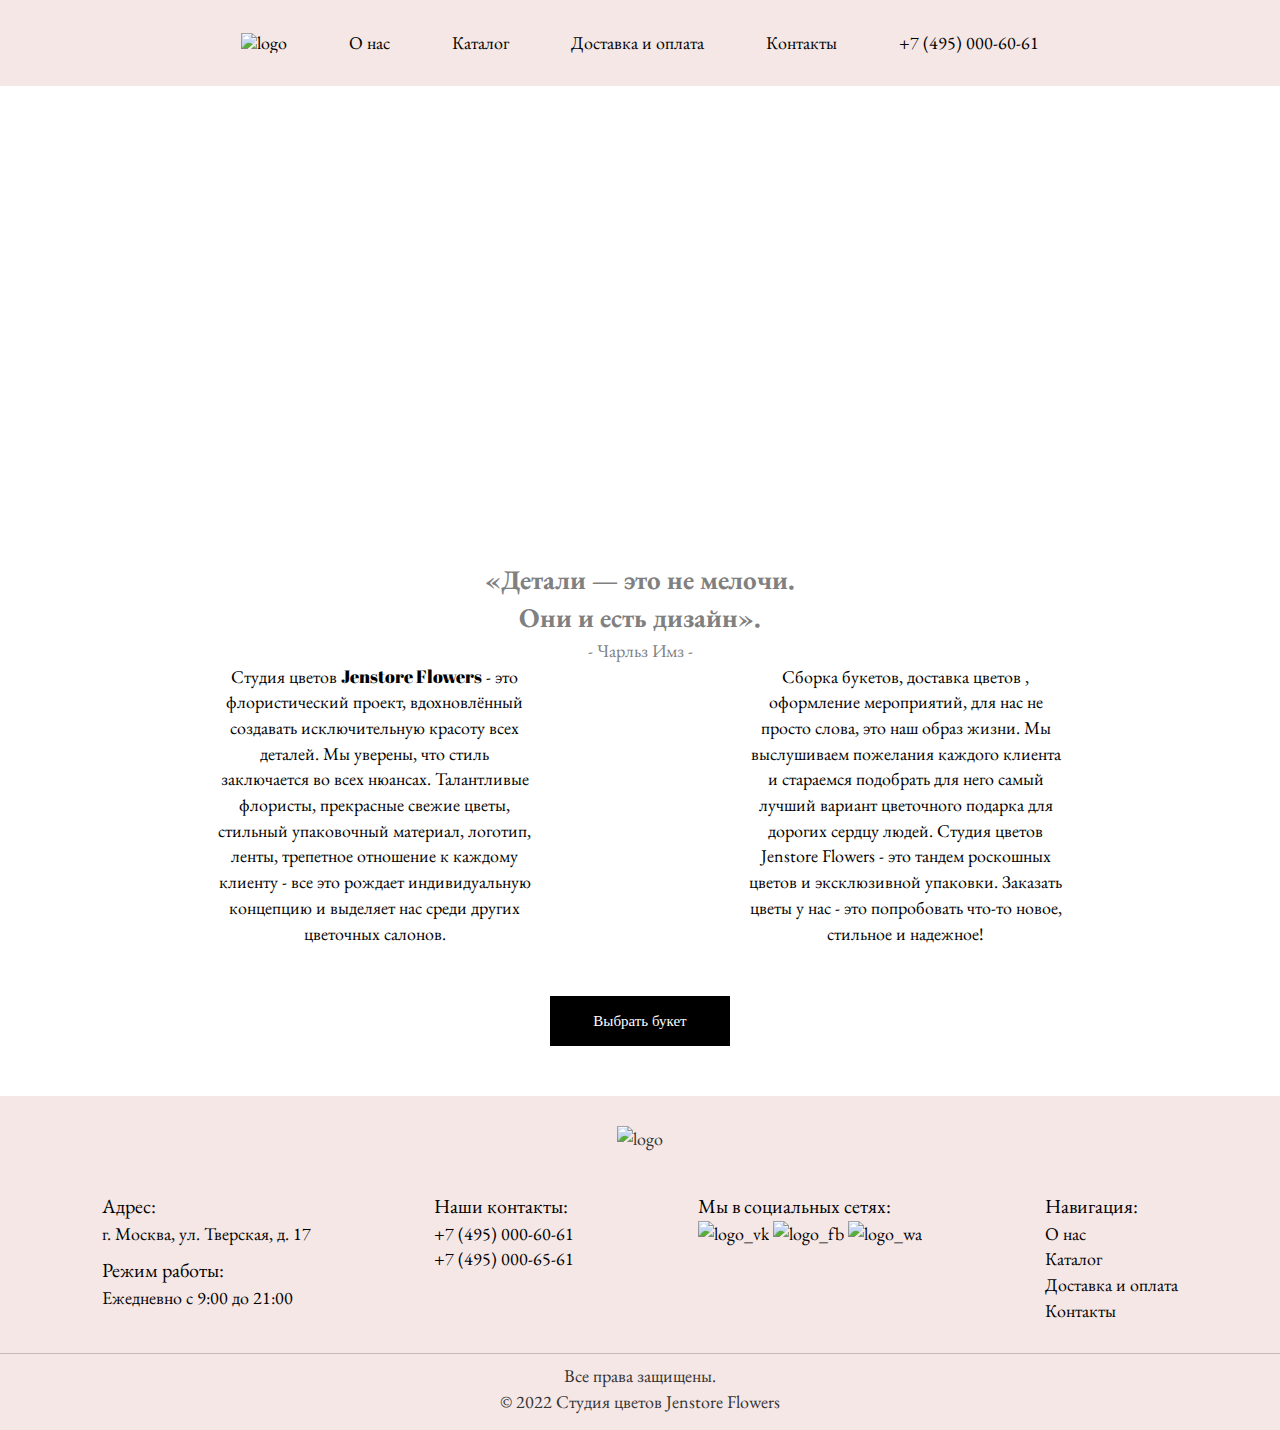
==== about_us.html @ dbd32f42 "Add files via upload" ====
<!DOCTYPE html>
<html lang="ru">
    <head>
        <meta charset="utf-8" />
        <title>About Jenstore Flowers</title>
        <link rel="stylesheet" href="about_us.css">
        <script
          src="https://code.jquery.com/jquery-3.3.1.slim.js"
          integrity="sha256-fNXJFIlca05BIO2Y5zh1xrShK3ME+/lYZ0j+ChxX2DA="
          crossorigin="anonymous"></script>

    </head>
    <body>
        <header>
            <div class="container">
                <div class="menu-icon">
                    <span></span>
                    <span></span>
                    <span></span>
                </div>
                <div class="menu">
                    <ul class="menu-list">
                        <li class="menu-item"><a href="главная.html"><img src= "главная/logo.png " alt="logo"></a></li>
                        <li class="menu-item"><a href="about_us.html">О нас</a></li>
                        <li class="menu-item"><a href="menu.html">Каталог</a></li>
                        <li class="menu-item"><a href="Shipping_payment.html">Доставка и оплата</a></li>
                        <li class="menu-item"><a href="contacts.html">Контакты</a></li>
                        <li class="menu-item"><a href="tel:+7(495)0006061">+7 (495) 000-60-61</a></li>
                    </ul>
            </div>
            <h1>Jenstore Flowers</h1>
            </div>
        </header>
        <main>
            <div class="aboutUS">
                <h1>О нас</h1>
                <span>Стильные букеты в удобной упаковке</span>
            </div>
            <div class="quote">
                    <h2>«Детали — это не мелочи.<br>Они и есть дизайн».</h2> 
                    <span>- Чарльз Имз -</span>
                </div>
                <div class="aboutUStxt">
                    <article>
                        <p>Студия цветов <span>Jenstore Flowers</span> - это флористический проект, вдохновлённый создавать исключительную красоту всех деталей. Мы уверены, что стиль заключается во всех нюансах. Талантливые флористы, прекрасные свежие цветы, стильный упаковочный материал, логотип, ленты, трепетное отношение к каждому клиенту - все это рождает индивидуальную концепцию и выделяет нас среди других цветочных салонов.</p>
                    </article>
                    <article>
                        <p>Сборка букетов, доставка цветов , оформление мероприятий, для нас не просто слова, это наш образ жизни. Мы выслушиваем пожелания каждого клиента и стараемся подобрать для него самый лучший вариант цветочного подарка для дорогих сердцу людей. Студия цветов Jenstore Flowers - это тандем роскошных цветов и эксклюзивной упаковки. Заказать цветы у нас - это попробовать что-то новое, стильное и надежное!</p>
                    </article>
            </div>
            <a href="menu.html" class="button">Выбрать букет</a>
        </main>

        <footer>
            <img src= "главная/logo.png " alt="logo">
            <div class="footer-parts">
                <article>
                    <p>Адрес:</p>
                        <span>г. Москва, ул. Тверская, д. 17</span>
                    <p>Режим работы:</p>
                        <span>Ежедневно с 9:00 до 21:00</span>
                </article>
                <article>
                    <p>Наши контакты:</p>
                    <a href="tel:+7(495)0006061">+7 (495) 000-60-61</a><br>
                    <a href="tel:+7(495)0006561">+7 (495) 000-65-61 </a>
                </article>
                <article>
                    <p>Мы в социальных сетях:</p>
                    <a href="https://vk.com/feed"><img src= "главная/vk.png " alt="logo_vk"></a>
                    <a href="https://www.facebook.com/"><img src= "главная/fb.png " alt="logo_fb"></a>
                    <a href="https://web.whatsapp.com/"><img src= "главная/wa.png " alt="logo_wa"></a>
                </article>
                <article>
                    <p>Навигация:</p>
                        <a href="about_us.html" class="menu-link">О нас</a><br>
                        <a href="menu.html" class="menu-link">Каталог</a><br>
                        <a href="Shipping_payment.html" class="menu-link">Доставка и оплата</a><br>
                        <a href="contacts.html" class="menu-link">Контакты</a><br>
                </article>
            </div>
            <div class="footer-last">
                <p>Все права защищены.<br>
                    © 2022 Студия цветов <span>Jenstore Flowers</span></p>

            </div>
        </footer>
          <script src="main.js"></script>

    </body>
    </html>
---- about_us.css ----
@import url("https://fonts.googleapis.com/css?family=Abril+Fatface:regular");
@import url("https://fonts.googleapis.com/css?family=EB+Garamond:regular,600,italic");
*{
    box-sizing: border-box;
    padding: 0;
    margin: 0;
}
.lock{
    overflow: hidden;
}
header h1{
    visibility: hidden;
    width: 0;
    height: 0;
    margin: 0;
    padding: 0;
}
body{ 
    font-family: "EB Garamond", sans-serif; 
    font-size: 18px;
    line-height: 1.42857143;
    color: #333;
    background-color: #fff;
}
header{
    padding: 30px 0;
    width: 100%;
    height: auto;
    display: flex;
    align-items: center;
    background-color: #F5E7E6;
    flex-wrap: wrap;
} 
.container {
    margin: 0px auto;
    padding: 0 15px;
}
.menu{
    display: flex;
    flex-direction: row;
    margin: auto; 
}
.menu-list{
    list-style: none;
    display: flex;
    justify-content: space-around;
    align-items: center;
    gap: 62px;
}
 .menu-item a:hover {
    font-weight: bold;
    background-clip: text;
}
.menu-item a:hover::before{
    opacity: 1;
    visibility: visible;
}
.menu-item a{
    font-size: 18px;
    line-height: 20px;
    color: #000000;
    text-decoration: none;
    position: relative;
}
.menu-item a::before{
    content: "";
    width: 25px;
    height: 4px;
    border-radius: 10px;
    background-color: #000;
    position: absolute;
    left: 50%;
    bottom: -8px;
    transform: translateX(-50%);
    opacity: 0;
    visibility: hidden;
}

.aboutUS {
    text-align: center;
    display: flex;
    align-items: center;
    justify-content: center;
    flex-direction: column;
    background-image:  url("главная/back_aboutUs.png"); 
    background-attachment:fixed;
    background-repeat: no-repeat;
    background-position: center 100%;
    background-size:cover;
    /* background-image: linear-gradient(to bottom, #808080 0%, transparent 100%), url("главная/back_aboutUs.png"); */
    min-height: 425px;
    color: #fff;
}
.aboutUS span{
    font-style: italic;
    font-size: 16px;
}
.quote {
    margin-top: 50px;
    color: #808080;
    text-align: center;
}
.aboutUStxt {
    display: flex;
    flex-direction: row;
    justify-content: space-evenly;
    text-align:center;
}
article{
    color: #000;
    max-width: 313px;
    max-height: 313px;
}

.aboutUStxt article span{
    font-family: Abril Fatface;
    font-style: normal;
}

.button {
    display: flex;
    justify-content: center;
    align-items: center;
    margin: 50px auto;
    width: 180px;
    height: 50px;
    font-family: 'Poppins';
    font-style: normal;
    font-weight: 400;
    font-size: 15px;
    line-height: 22px;
    background-color: #000;
    color:#fff;
    text-decoration: none;
    cursor: pointer;
}
footer{
    background-color: #F5E7E6;
    text-align: center;
    padding: 30px 0px 15px;
}
.footer-parts {
    display: flex;
    flex-direction: row;
    justify-content: space-around;
    max-width: 1200px;
    margin: 30px auto;
    text-align:left;
}
.footer-parts p{
    font-size: 20px;
    margin-top: 10px;
}
.footer-parts a{
    list-style: none;
    color: #000000;
    text-decoration: none;
   
}
.footer-last{
    position: relative;
    padding: 0;
    text-align: left;
}
.footer-last p{
    text-align: center;
    padding-top: 10px;
}
.footer-last::before{
    content: "";
    width: 100%;
    height: 1px;
    background-color: #C4B9B8;
    position: absolute;
}
.footer-last span1{
    font-family: Abril fantasy;
    font-weight: bold;
}


@media (max-width: 780px) {
    *{
        font-size:medium;
        padding: 0;
        margin: 0;
    }

    .menu{
        position: fixed; 
        left: 0;
        top: 0;
        height: 100vh;
        width: 100%;
        background-color: #F5E7E6;
        display: flex;
        transition: all .2s;
        transform: translateX(-100%);
    }
    .menu_active{
        transform: translateX(0%);
    }
    .menu-list{
        flex-direction: column;
        align-items: flex-start;
        gap: 0;
        margin: auto;
        margin-top: 30%;
       
    }
    .menu-item a{
         display: block;
         font-size: 20px;
         line-height: 40px;
       
    }
    .menu-icon{
        display: block;
        width: 20px;
        height: 10px;
        position: relative;
        z-index: 5;
        cursor: pointer;
        margin: 20px;
    }
    .menu-icon span{
            position: absolute;
            top: 45%;
            left: 0;
            width: 100%;
            height: 1.25px;
            background-color: #F0989D;
    }
    .menu-icon span:first-child{
        top: 0;
    }
    .menu-icon span:last-child{
        bottom: 0;
        top: auto;
    }  
    .menu-icon_active span:first-child{
        transform:rotate(-45deg);
        top: 50%;
    }
    .menu-icon_active span:last-child{
        transform:rotate(45deg);
        bottom: 50%;
    }
    .menu-icon_active span{
        transform: scale(0);
    }
      .footer-parts p, a, span {
        font-size: smaller;
      }
      .footer-parts img{
        height: 15%;
        width: auto;
      }
      header h1{
        visibility: visible;
        font-family: Abril fantasy;
        font-size: 24px;
        color: #F0989D;  
        width: auto;
        height: auto;
        padding: 10px;
      }
      header{
        justify-content: space-between;
        flex-direction: row;
        margin: auto;
      }
      .container{
        display: flex;
      }
      .footer-parts article{
        margin: 10px;
      }
      
}
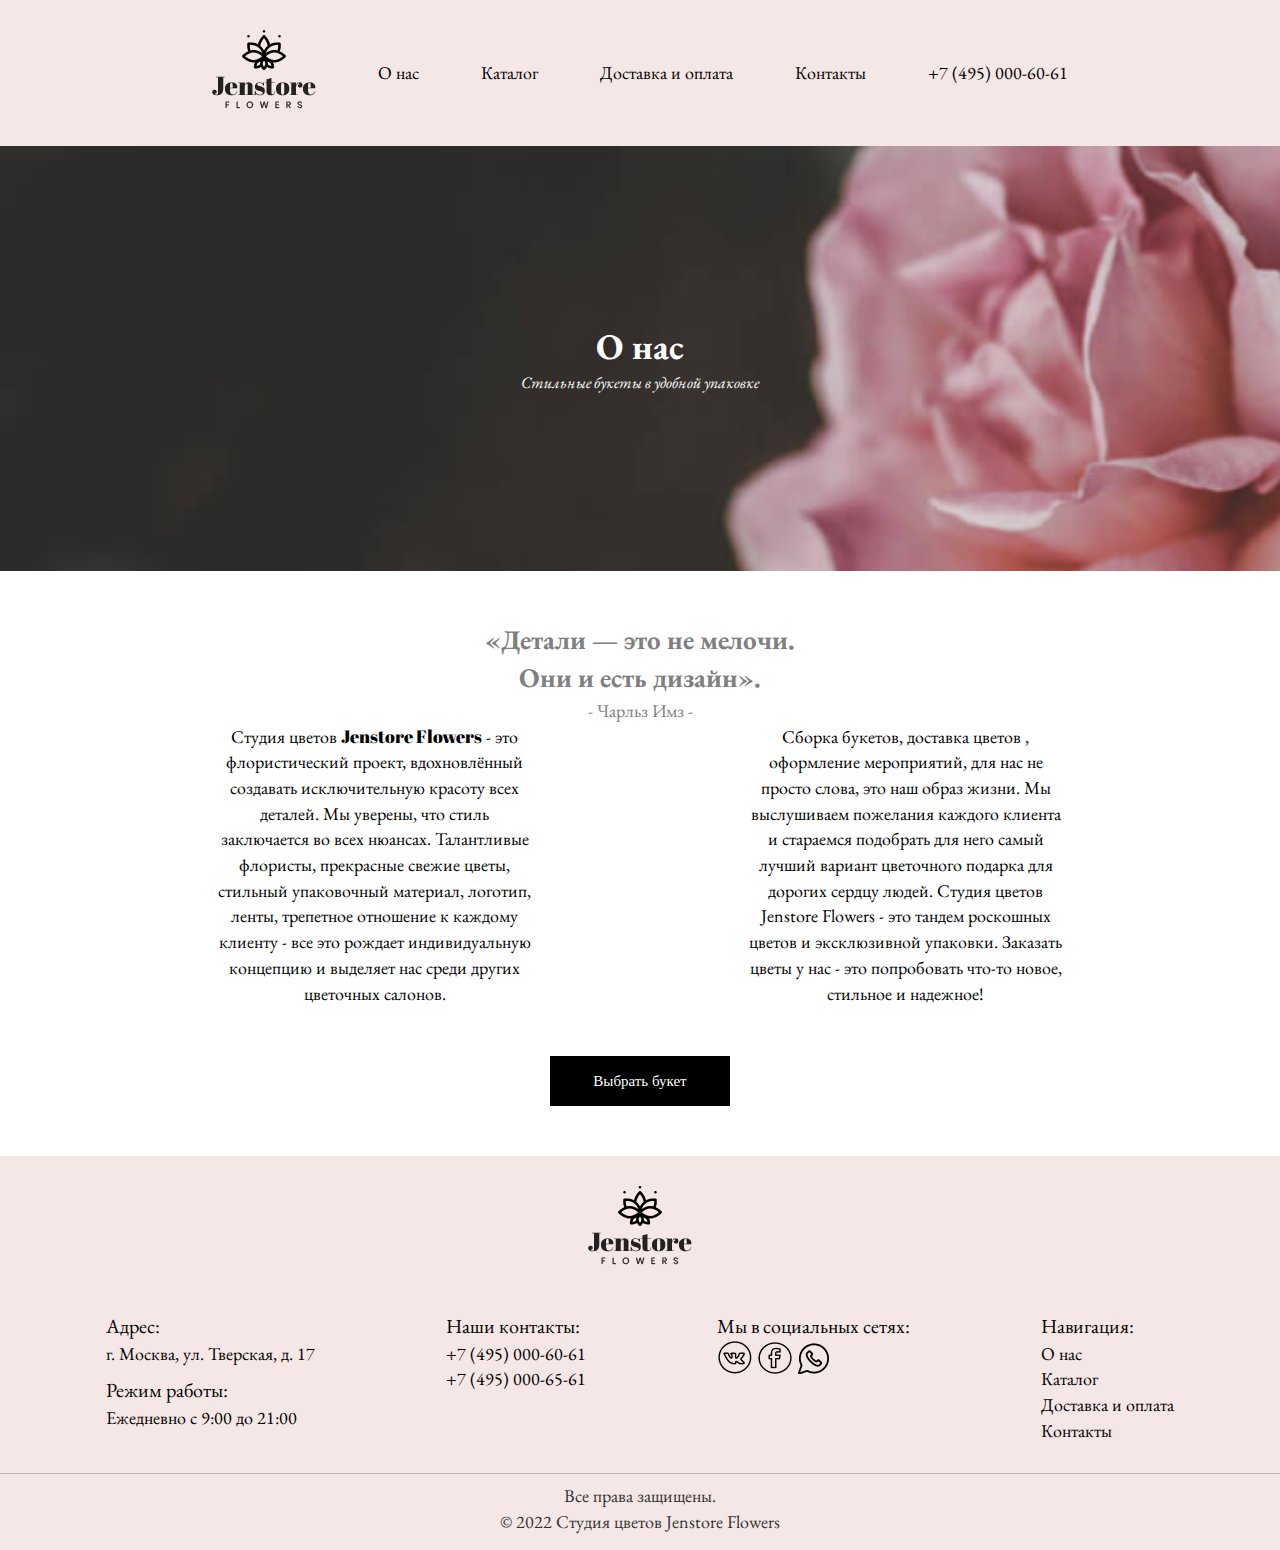
==== commit 881bf9d4: "Add files via upload" ====
--- a/about_us.html
+++ b/about_us.html
@@ -20,7 +20,7 @@
                 </div>
                 <div class="menu">
                     <ul class="menu-list">
-                        <li class="menu-item"><a href="главная.html"><img src= "главная/logo.png " alt="logo"></a></li>
+                        <li class="menu-item"><a href="index.html"><img src= "главная/logo.png " alt="logo"></a></li>
                         <li class="menu-item"><a href="about_us.html">О нас</a></li>
                         <li class="menu-item"><a href="menu.html">Каталог</a></li>
                         <li class="menu-item"><a href="Shipping_payment.html">Доставка и оплата</a></li>
